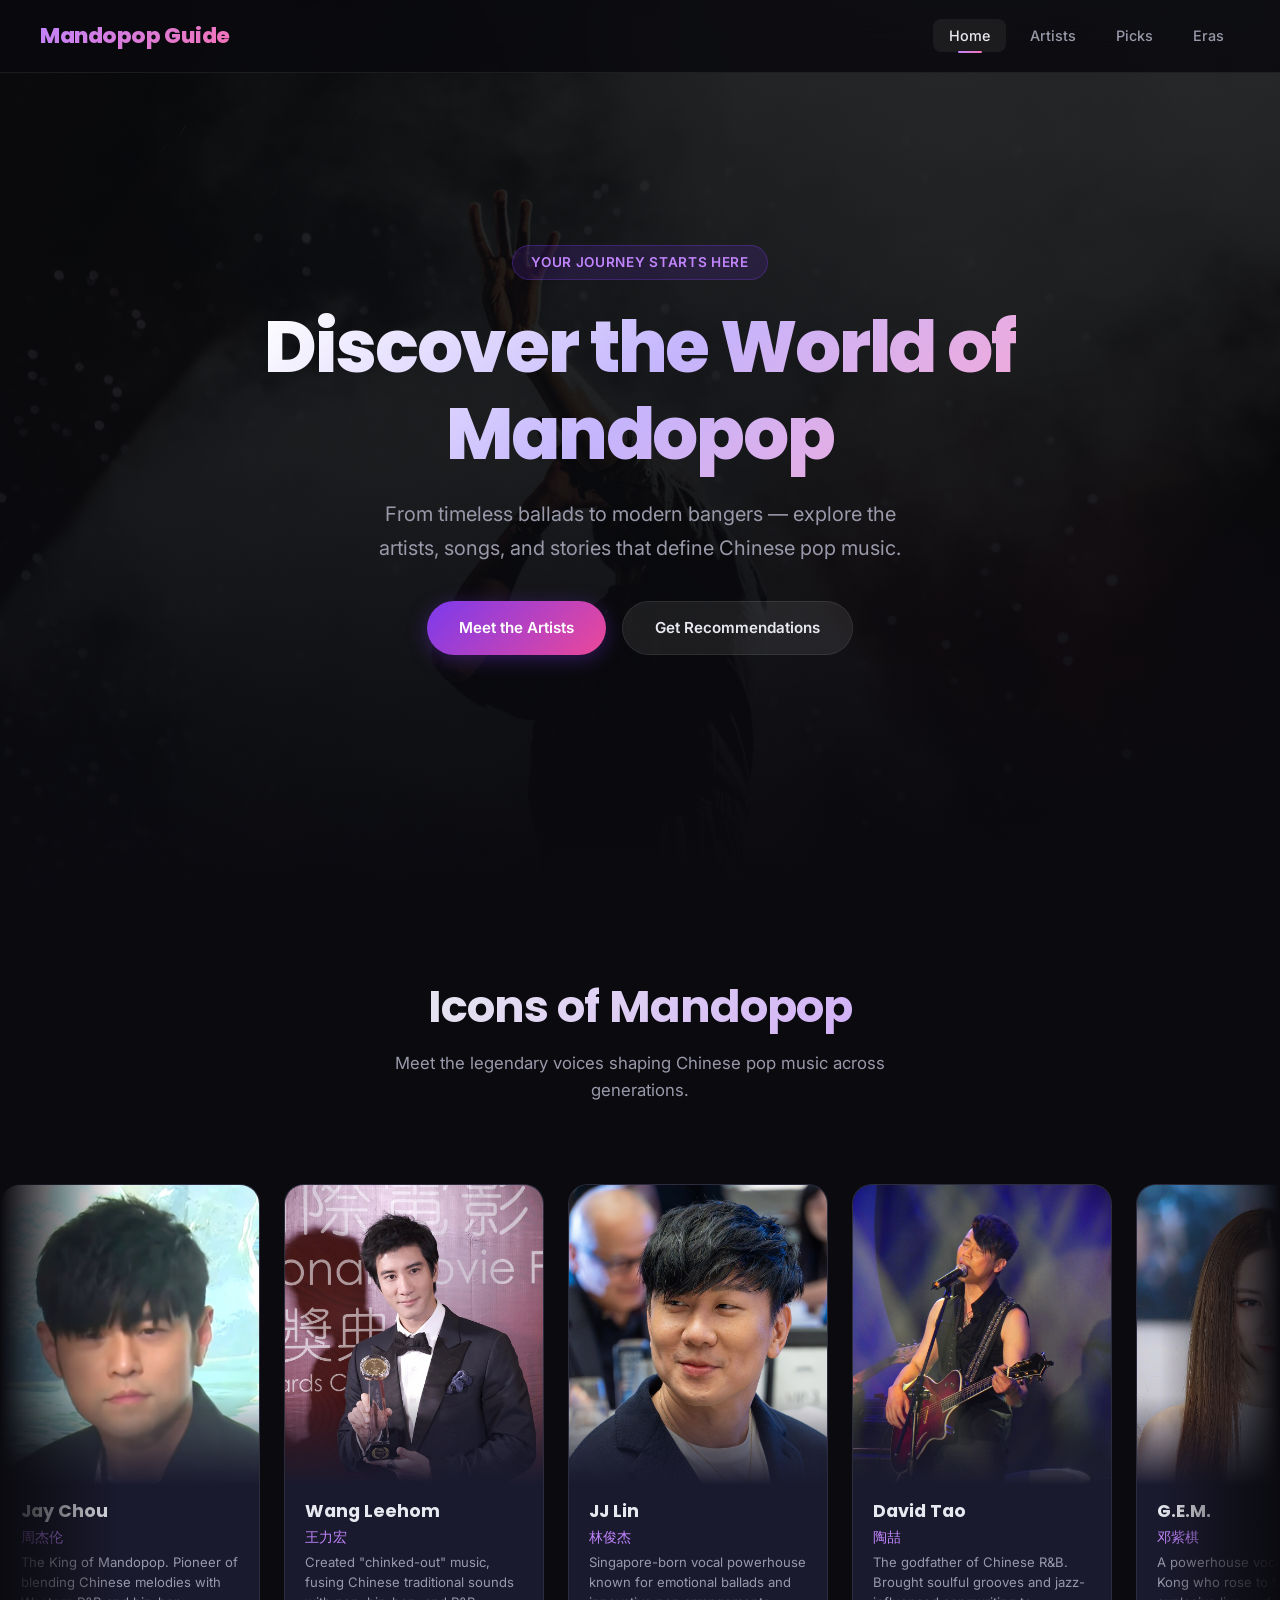
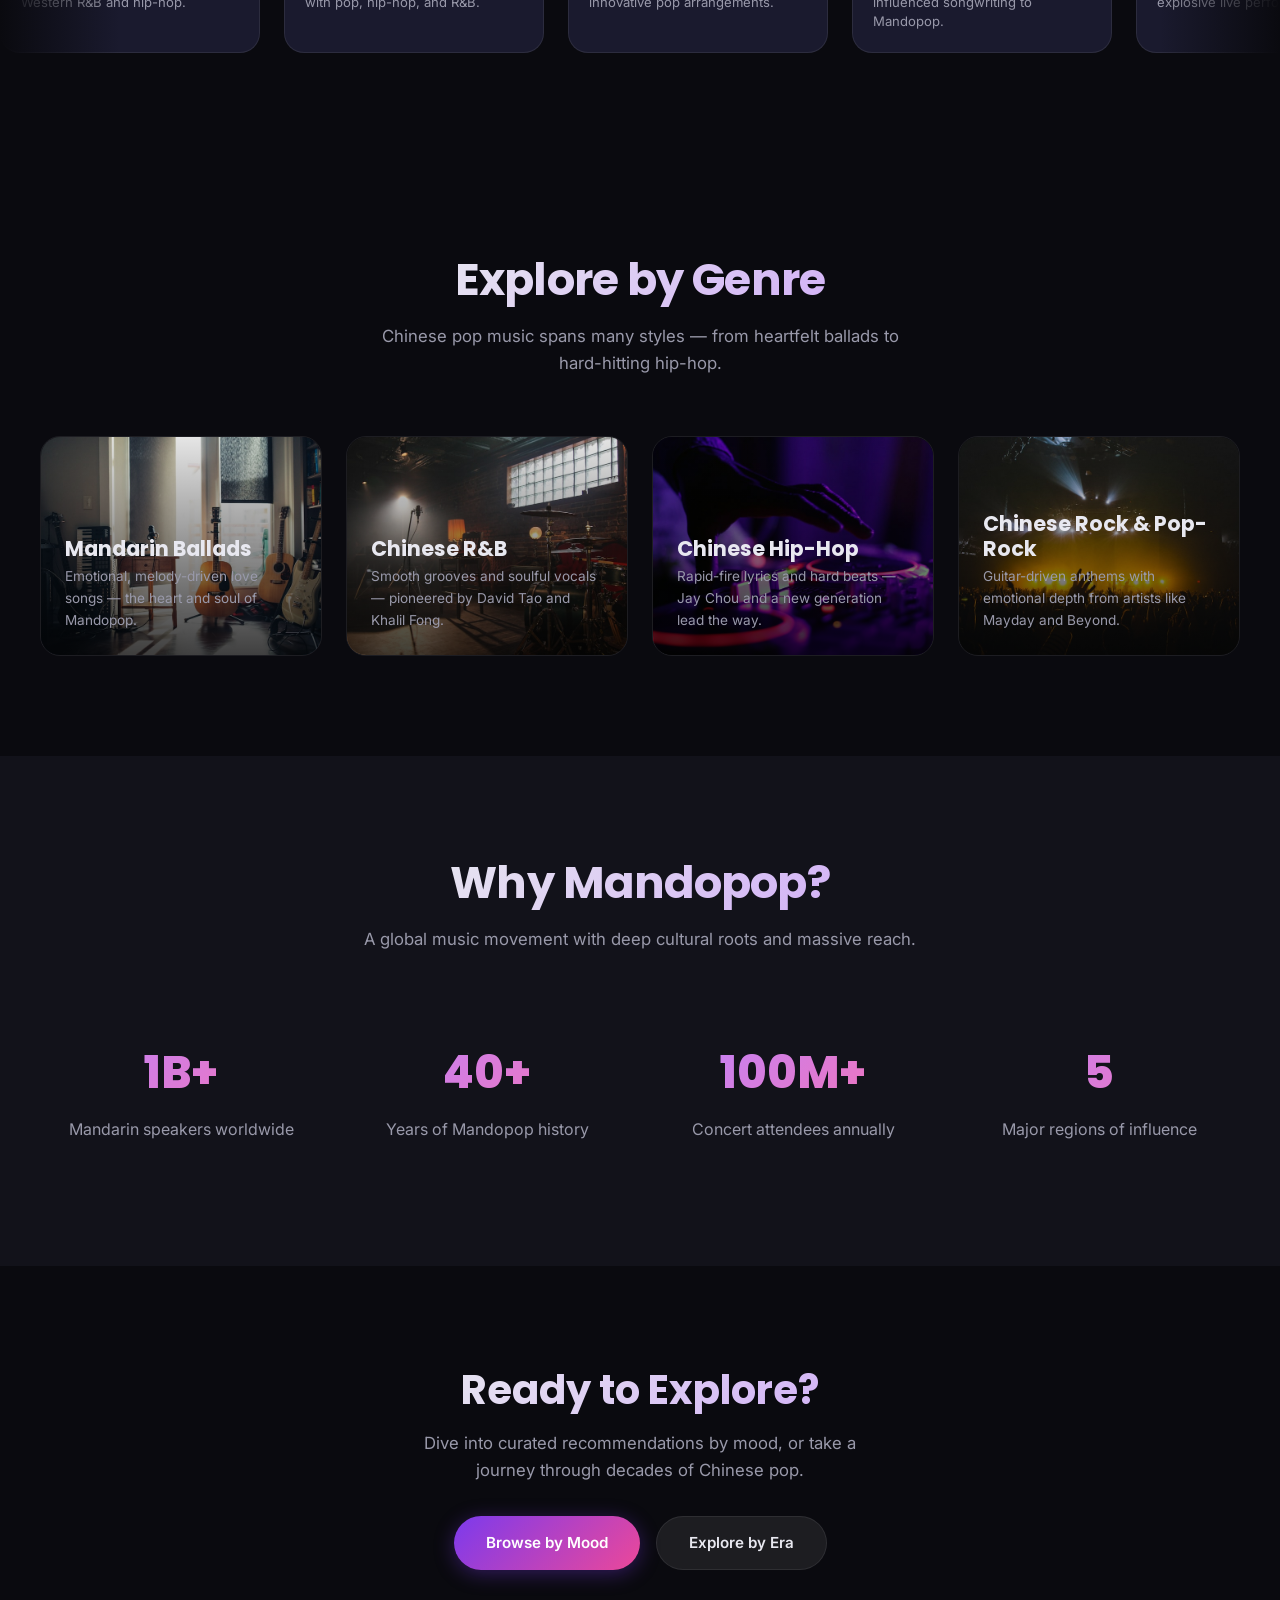
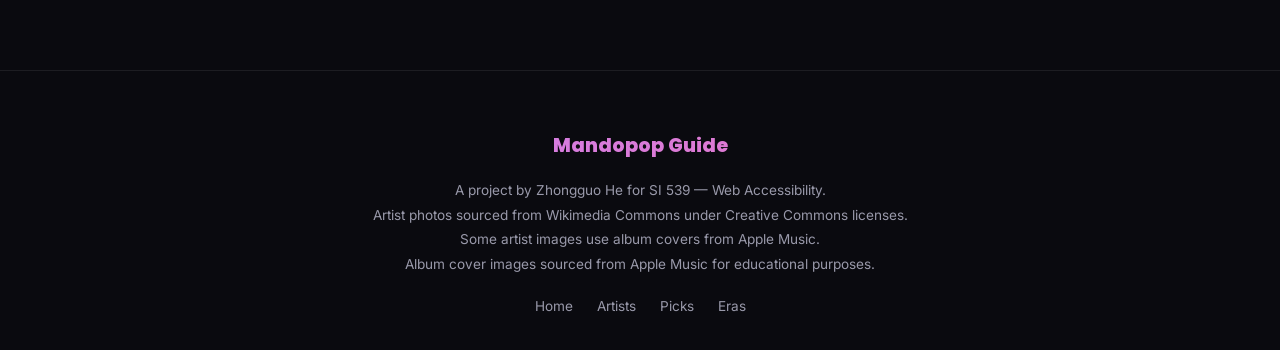
==== index.html @ bf2a309d "Add files via upload" ====
<!DOCTYPE html>
<html lang="en">
<head>
  <meta charset="UTF-8">
  <meta name="viewport" content="width=device-width, initial-scale=1.0">
  <title>Mandopop Starter Guide — Discover Chinese Pop Music</title>
  <meta name="description" content="A beginner-friendly guide to Chinese pop music featuring top artists, curated playlists, and songs across different eras.">
  <link rel="preconnect" href="https://fonts.googleapis.com">
  <link rel="preconnect" href="https://fonts.gstatic.com" crossorigin>
  <link href="https://fonts.googleapis.com/css2?family=Inter:wght@400;500;600;700&family=Poppins:wght@600;700;800&display=swap" rel="stylesheet">
  <link rel="stylesheet" href="css/style.css">
</head>
<body>
  <a class="skip-link" href="#main-content">Skip to main content</a>

  <!-- Navigation -->
  <nav class="navbar" aria-label="Main navigation">
    <div class="nav-container">
      <a href="index.html" class="nav-logo">Mandopop Guide</a>
      <button class="nav-toggle" aria-label="Toggle navigation menu" aria-expanded="false">
        <span></span>
        <span></span>
        <span></span>
      </button>
      <ul class="nav-links" role="list">
        <li><a href="index.html" class="active" aria-current="page">Home</a></li>
        <li><a href="artists.html">Artists</a></li>
        <li><a href="recommendations.html">Picks</a></li>
        <li><a href="eras.html">Eras</a></li>
      </ul>
    </div>
  </nav>

  <main id="main-content">
    <!-- Hero Section -->
    <section class="hero" aria-label="Welcome banner">
      <div class="hero-bg">
        <img src="image/hero-bg.jpg" alt="Mandopop concert stage with vibrant purple and blue lights illuminating the audience" loading="eager">
      </div>
      <div class="hero-overlay"></div>
      <div class="hero-content">
        <span class="hero-badge">Your Journey Starts Here</span>
        <h1>Discover the World of Mandopop</h1>
        <p>From timeless ballads to modern bangers — explore the artists, songs, and stories that define Chinese pop music.</p>
        <div class="hero-buttons">
          <a href="artists.html" class="btn btn-primary">Meet the Artists</a>
          <a href="recommendations.html" class="btn btn-secondary">Get Recommendations</a>
        </div>
      </div>
    </section>

    <!-- Flowing Artist Carousel -->
    <section class="carousel-section section" aria-label="Featured artists carousel">
      <div class="section-container">
        <div class="section-header">
          <h2>Icons of Mandopop</h2>
          <p>Meet the legendary voices shaping Chinese pop music across generations.</p>
        </div>
      </div>
      <div class="carousel-track-wrapper" aria-label="Scrolling artist cards">
        <div class="carousel-track" aria-hidden="true">
          <!-- First set -->
          <article class="artist-card">
            <div class="artist-card-img">
              <img src="image/jay-chou.jpg" alt="Portrait photo of Jay Chou (周杰伦), Taiwanese singer-songwriter known as the King of Mandopop" loading="lazy">
            </div>
            <div class="artist-card-info">
              <h3>Jay Chou</h3>
              <p class="artist-cn">周杰伦</p>
              <p>The King of Mandopop. Pioneer of blending Chinese melodies with Western R&B and hip-hop.</p>
            </div>
          </article>
          <article class="artist-card">
            <div class="artist-card-img">
              <img src="image/wang-leehom.jpg" alt="Portrait photo of Wang Leehom (王力宏), Mandopop artist known for blending Chinese and Western music" loading="lazy">
            </div>
            <div class="artist-card-info">
              <h3>Wang Leehom</h3>
              <p class="artist-cn">王力宏</p>
              <p>Created "chinked-out" music, fusing Chinese traditional sounds with pop, hip-hop, and R&B.</p>
            </div>
          </article>
          <article class="artist-card">
            <div class="artist-card-img">
              <img src="image/jj-lin.jpg" alt="Portrait photo of JJ Lin (林俊杰), Singaporean Mandopop singer and songwriter" loading="lazy">
            </div>
            <div class="artist-card-info">
              <h3>JJ Lin</h3>
              <p class="artist-cn">林俊杰</p>
              <p>Singapore-born vocal powerhouse known for emotional ballads and innovative pop arrangements.</p>
            </div>
          </article>
          <article class="artist-card">
            <div class="artist-card-img">
              <img src="image/david-tao.jpg" alt="Portrait photo of David Tao (陶喆), pioneer of Chinese R&B music" loading="lazy">
            </div>
            <div class="artist-card-info">
              <h3>David Tao</h3>
              <p class="artist-cn">陶喆</p>
              <p>The godfather of Chinese R&B. Brought soulful grooves and jazz-influenced songwriting to Mandopop.</p>
            </div>
          </article>
          <article class="artist-card">
            <div class="artist-card-img">
              <img src="image/gem.jpg" alt="Portrait photo of G.E.M. (邓紫棋), Hong Kong singer-songwriter and pop powerhouse" loading="lazy">
            </div>
            <div class="artist-card-info">
              <h3>G.E.M.</h3>
              <p class="artist-cn">邓紫棋</p>
              <p>A powerhouse vocalist from Hong Kong who rose to fame with explosive live performances.</p>
            </div>
          </article>
          <article class="artist-card">
            <div class="artist-card-img">
              <img src="image/zhang-jie.jpg" alt="Portrait photo of Jason Zhang (张杰), Chinese pop singer known for powerful vocals" loading="lazy">
            </div>
            <div class="artist-card-info">
              <h3>Jason Zhang</h3>
              <p class="artist-cn">张杰</p>
              <p>Known for his powerful high notes and energetic stage presence. A staple of modern Chinese pop.</p>
            </div>
          </article>
          <article class="artist-card">
            <div class="artist-card-img">
              <img src="image/khalil-fong.jpg" alt="Khalil Fong (方大同) speaking into a microphone at an awards ceremony, wearing a striped suit and hat with glasses" loading="lazy">
            </div>
            <div class="artist-card-info">
              <h3>Khalil Fong</h3>
              <p class="artist-cn">方大同</p>
              <p>A soulful singer-songwriter blending R&B, neo-soul, and jazz into the Mandopop landscape.</p>
            </div>
          </article>
          <article class="artist-card">
            <div class="artist-card-img">
              <img src="image/eason-chan.jpg" alt="Eason Chan (陈奕迅) smiling and holding an award trophy at a CCTV-MTV music awards ceremony, wearing a red shirt" loading="lazy">
            </div>
            <div class="artist-card-info">
              <h3>Eason Chan</h3>
              <p class="artist-cn">陈奕迅</p>
              <p>A Hong Kong icon beloved for deeply emotional ballads and versatile vocal range.</p>
            </div>
          </article>
          <article class="artist-card">
            <div class="artist-card-img">
              <img src="image/stefanie-sun.jpg" alt="Portrait photo of Stefanie Sun (孙燕姿), Singaporean Mandopop queen" loading="lazy">
            </div>
            <div class="artist-card-info">
              <h3>Stefanie Sun</h3>
              <p class="artist-cn">孙燕姿</p>
              <p>Singapore's sweetheart whose warm voice defined early 2000s Mandopop for a generation.</p>
            </div>
          </article>
          <article class="artist-card">
            <div class="artist-card-img">
              <img src="image/xu-song.jpg" alt="Xu Song (许嵩/Vae) on the cover of his album Sought and Got, sitting on a white piano by the seaside" loading="lazy">
            </div>
            <div class="artist-card-info">
              <h3>Xu Song (Vae)</h3>
              <p class="artist-cn">许嵩</p>
              <p>The king of Chinese internet music — writes, produces, and sings all his own songs.</p>
            </div>
          </article>
          <article class="artist-card">
            <div class="artist-card-img">
              <img src="image/silence-wang.jpg" alt="Silence Wang (汪苏泷) on the cover of his album Legendary Movement, wearing large round glasses with steampunk-style background" loading="lazy">
            </div>
            <div class="artist-card-info">
              <h3>Silence Wang</h3>
              <p class="artist-cn">汪苏泷</p>
              <p>Internet Big Three member whose catchy songs dominated campus culture and KTV rooms.</p>
            </div>
          </article>
          <article class="artist-card">
            <div class="artist-card-img">
              <img src="image/xu-liang.jpg" alt="Xu Liang (徐良) on the cover of his album Bad Boy, wearing an orange jumpsuit in a stylized floating pose" loading="lazy">
            </div>
            <div class="artist-card-info">
              <h3>Xu Liang</h3>
              <p class="artist-cn">徐良</p>
              <p>Known for quirky, energetic duets that became anthems of early 2010s Chinese internet pop.</p>
            </div>
          </article>
          <article class="artist-card">
            <div class="artist-card-img">
              <img src="image/mayday.jpg" alt="Mayday (五月天) band members at a press conference in Taipei, Taiwan's biggest rock band" loading="lazy">
            </div>
            <div class="artist-card-info">
              <h3>Mayday</h3>
              <p class="artist-cn">五月天</p>
              <p>Taiwan's biggest rock band — pop-rock anthems about youth, dreams, and perseverance.</p>
            </div>
          </article>
          <article class="artist-card">
            <div class="artist-card-img">
              <img src="image/li-ronghao.jpg" alt="Li Ronghao (李荣浩) on the cover of his album Model, black-and-white close-up portrait" loading="lazy">
            </div>
            <div class="artist-card-info">
              <h3>Li Ronghao</h3>
              <p class="artist-cn">李荣浩</p>
              <p>Singer-songwriter and producer whose warm, smoky voice defines modern mainland Chinese pop.</p>
            </div>
          </article>
          <article class="artist-card">
            <div class="artist-card-img">
              <img src="image/joker-xue.jpg" alt="Joker Xue (薛之谦) on stage at a concert, wearing a red sweater under purple stage lighting" loading="lazy">
            </div>
            <div class="artist-card-info">
              <h3>Joker Xue</h3>
              <p class="artist-cn">薛之谦</p>
              <p>From underdog to megastar — his comeback hit "Actor" defined a generation of Chinese ballads.</p>
            </div>
          </article>
          <!-- Duplicate set for seamless loop -->
          <article class="artist-card">
            <div class="artist-card-img">
              <img src="image/jay-chou.jpg" alt="Portrait photo of Jay Chou (周杰伦), Taiwanese singer-songwriter known as the King of Mandopop" loading="lazy">
            </div>
            <div class="artist-card-info">
              <h3>Jay Chou</h3>
              <p class="artist-cn">周杰伦</p>
              <p>The King of Mandopop. Pioneer of blending Chinese melodies with Western R&B and hip-hop.</p>
            </div>
          </article>
          <article class="artist-card">
            <div class="artist-card-img">
              <img src="image/wang-leehom.jpg" alt="Portrait photo of Wang Leehom (王力宏), Mandopop artist known for blending Chinese and Western music" loading="lazy">
            </div>
            <div class="artist-card-info">
              <h3>Wang Leehom</h3>
              <p class="artist-cn">王力宏</p>
              <p>Created "chinked-out" music, fusing Chinese traditional sounds with pop, hip-hop, and R&B.</p>
            </div>
          </article>
          <article class="artist-card">
            <div class="artist-card-img">
              <img src="image/jj-lin.jpg" alt="Portrait photo of JJ Lin (林俊杰), Singaporean Mandopop singer and songwriter" loading="lazy">
            </div>
            <div class="artist-card-info">
              <h3>JJ Lin</h3>
              <p class="artist-cn">林俊杰</p>
              <p>Singapore-born vocal powerhouse known for emotional ballads and innovative pop arrangements.</p>
            </div>
          </article>
          <article class="artist-card">
            <div class="artist-card-img">
              <img src="image/david-tao.jpg" alt="Portrait photo of David Tao (陶喆), pioneer of Chinese R&B music" loading="lazy">
            </div>
            <div class="artist-card-info">
              <h3>David Tao</h3>
              <p class="artist-cn">陶喆</p>
              <p>The godfather of Chinese R&B. Brought soulful grooves and jazz-influenced songwriting to Mandopop.</p>
            </div>
          </article>
          <article class="artist-card">
            <div class="artist-card-img">
              <img src="image/gem.jpg" alt="Portrait photo of G.E.M. (邓紫棋), Hong Kong singer-songwriter and pop powerhouse" loading="lazy">
            </div>
            <div class="artist-card-info">
              <h3>G.E.M.</h3>
              <p class="artist-cn">邓紫棋</p>
              <p>A powerhouse vocalist from Hong Kong who rose to fame with explosive live performances.</p>
            </div>
          </article>
          <article class="artist-card">
            <div class="artist-card-img">
              <img src="image/zhang-jie.jpg" alt="Portrait photo of Jason Zhang (张杰), Chinese pop singer known for powerful vocals" loading="lazy">
            </div>
            <div class="artist-card-info">
              <h3>Jason Zhang</h3>
              <p class="artist-cn">张杰</p>
              <p>Known for his powerful high notes and energetic stage presence. A staple of modern Chinese pop.</p>
            </div>
          </article>
          <article class="artist-card">
            <div class="artist-card-img">
              <img src="image/khalil-fong.jpg" alt="Khalil Fong (方大同) speaking into a microphone at an awards ceremony, wearing a striped suit and hat with glasses" loading="lazy">
            </div>
            <div class="artist-card-info">
              <h3>Khalil Fong</h3>
              <p class="artist-cn">方大同</p>
              <p>A soulful singer-songwriter blending R&B, neo-soul, and jazz into the Mandopop landscape.</p>
            </div>
          </article>
          <article class="artist-card">
            <div class="artist-card-img">
              <img src="image/eason-chan.jpg" alt="Eason Chan (陈奕迅) smiling and holding an award trophy at a CCTV-MTV music awards ceremony, wearing a red shirt" loading="lazy">
            </div>
            <div class="artist-card-info">
              <h3>Eason Chan</h3>
              <p class="artist-cn">陈奕迅</p>
              <p>A Hong Kong icon beloved for deeply emotional ballads and versatile vocal range.</p>
            </div>
          </article>
          <article class="artist-card">
            <div class="artist-card-img">
              <img src="image/stefanie-sun.jpg" alt="Portrait photo of Stefanie Sun (孙燕姿), Singaporean Mandopop queen" loading="lazy">
            </div>
            <div class="artist-card-info">
              <h3>Stefanie Sun</h3>
              <p class="artist-cn">孙燕姿</p>
              <p>Singapore's sweetheart whose warm voice defined early 2000s Mandopop for a generation.</p>
            </div>
          </article>
          <article class="artist-card">
            <div class="artist-card-img">
              <img src="image/xu-song.jpg" alt="Xu Song (许嵩/Vae) on the cover of his album Sought and Got, sitting on a white piano by the seaside" loading="lazy">
            </div>
            <div class="artist-card-info">
              <h3>Xu Song (Vae)</h3>
              <p class="artist-cn">许嵩</p>
              <p>The king of Chinese internet music — writes, produces, and sings all his own songs.</p>
            </div>
          </article>
          <article class="artist-card">
            <div class="artist-card-img">
              <img src="image/silence-wang.jpg" alt="Silence Wang (汪苏泷) on the cover of his album Legendary Movement, wearing large round glasses with steampunk-style background" loading="lazy">
            </div>
            <div class="artist-card-info">
              <h3>Silence Wang</h3>
              <p class="artist-cn">汪苏泷</p>
              <p>Internet Big Three member whose catchy songs dominated campus culture and KTV rooms.</p>
            </div>
          </article>
          <article class="artist-card">
            <div class="artist-card-img">
              <img src="image/xu-liang.jpg" alt="Xu Liang (徐良) on the cover of his album Bad Boy, wearing an orange jumpsuit in a stylized floating pose" loading="lazy">
            </div>
            <div class="artist-card-info">
              <h3>Xu Liang</h3>
              <p class="artist-cn">徐良</p>
              <p>Known for quirky, energetic duets that became anthems of early 2010s Chinese internet pop.</p>
            </div>
          </article>
          <article class="artist-card">
            <div class="artist-card-img">
              <img src="image/mayday.jpg" alt="Mayday (五月天) band members at a press conference in Taipei, Taiwan's biggest rock band" loading="lazy">
            </div>
            <div class="artist-card-info">
              <h3>Mayday</h3>
              <p class="artist-cn">五月天</p>
              <p>Taiwan's biggest rock band — pop-rock anthems about youth, dreams, and perseverance.</p>
            </div>
          </article>
          <article class="artist-card">
            <div class="artist-card-img">
              <img src="image/li-ronghao.jpg" alt="Li Ronghao (李荣浩) on the cover of his album Model, black-and-white close-up portrait" loading="lazy">
            </div>
            <div class="artist-card-info">
              <h3>Li Ronghao</h3>
              <p class="artist-cn">李荣浩</p>
              <p>Singer-songwriter and producer whose warm, smoky voice defines modern mainland Chinese pop.</p>
            </div>
          </article>
          <article class="artist-card">
            <div class="artist-card-img">
              <img src="image/joker-xue.jpg" alt="Joker Xue (薛之谦) on stage at a concert, wearing a red sweater under purple stage lighting" loading="lazy">
            </div>
            <div class="artist-card-info">
              <h3>Joker Xue</h3>
              <p class="artist-cn">薛之谦</p>
              <p>From underdog to megastar — his comeback hit "Actor" defined a generation of Chinese ballads.</p>
            </div>
          </article>
        </div>
      </div>
    </section>

    <!-- Genre Overview -->
    <section class="section" aria-label="Music genres">
      <div class="section-container">
        <div class="section-header fade-in">
          <h2>Explore by Genre</h2>
          <p>Chinese pop music spans many styles — from heartfelt ballads to hard-hitting hip-hop.</p>
        </div>
        <div class="genre-grid">
          <article class="genre-card fade-in">
            <img src="image/genre-ballad.jpg" alt="Close-up of piano keys bathed in warm light, representing the emotional ballad genre of Mandopop" loading="lazy">
            <div class="genre-card-overlay">
              <h3>Mandarin Ballads</h3>
              <p>Emotional, melody-driven love songs — the heart and soul of Mandopop.</p>
            </div>
          </article>
          <article class="genre-card fade-in">
            <img src="image/genre-rnb.jpg" alt="Vibrant stage lights in purple and pink tones, representing the Chinese R&B music scene" loading="lazy">
            <div class="genre-card-overlay">
              <h3>Chinese R&B</h3>
              <p>Smooth grooves and soulful vocals — pioneered by David Tao and Khalil Fong.</p>
            </div>
          </article>
          <article class="genre-card fade-in">
            <img src="image/genre-hiphop.jpg" alt="Close-up of a DJ turntable and mixing console, representing the Chinese hip-hop genre" loading="lazy">
            <div class="genre-card-overlay">
              <h3>Chinese Hip-Hop</h3>
              <p>Rapid-fire lyrics and hard beats — Jay Chou and a new generation lead the way.</p>
            </div>
          </article>
          <article class="genre-card fade-in">
            <img src="image/genre-rock.jpg" alt="Energetic concert crowd with raised hands, representing the Chinese rock and pop-rock genre" loading="lazy">
            <div class="genre-card-overlay">
              <h3>Chinese Rock &amp; Pop-Rock</h3>
              <p>Guitar-driven anthems with emotional depth from artists like Mayday and Beyond.</p>
            </div>
          </article>
        </div>
      </div>
    </section>

    <!-- Quick Stats -->
    <section class="section" aria-label="Quick facts about Mandopop" style="background: var(--color-bg-secondary);">
      <div class="section-container">
        <div class="section-header fade-in">
          <h2>Why Mandopop?</h2>
          <p>A global music movement with deep cultural roots and massive reach.</p>
        </div>
        <div class="genre-grid" style="grid-template-columns: repeat(auto-fit, minmax(200px, 1fr));">
          <div class="fade-in" style="text-align:center; padding: 24px;">
            <div style="font-size: 2.8rem; font-weight: 800; font-family: var(--font-heading); background: linear-gradient(135deg, var(--color-accent), var(--color-accent-tertiary)); -webkit-background-clip: text; background-clip: text; -webkit-text-fill-color: transparent;">1B+</div>
            <p style="color: var(--color-text-muted); margin-top: 8px;">Mandarin speakers worldwide</p>
          </div>
          <div class="fade-in" style="text-align:center; padding: 24px;">
            <div style="font-size: 2.8rem; font-weight: 800; font-family: var(--font-heading); background: linear-gradient(135deg, var(--color-accent), var(--color-accent-tertiary)); -webkit-background-clip: text; background-clip: text; -webkit-text-fill-color: transparent;">40+</div>
            <p style="color: var(--color-text-muted); margin-top: 8px;">Years of Mandopop history</p>
          </div>
          <div class="fade-in" style="text-align:center; padding: 24px;">
            <div style="font-size: 2.8rem; font-weight: 800; font-family: var(--font-heading); background: linear-gradient(135deg, var(--color-accent), var(--color-accent-tertiary)); -webkit-background-clip: text; background-clip: text; -webkit-text-fill-color: transparent;">100M+</div>
            <p style="color: var(--color-text-muted); margin-top: 8px;">Concert attendees annually</p>
          </div>
          <div class="fade-in" style="text-align:center; padding: 24px;">
            <div style="font-size: 2.8rem; font-weight: 800; font-family: var(--font-heading); background: linear-gradient(135deg, var(--color-accent), var(--color-accent-tertiary)); -webkit-background-clip: text; background-clip: text; -webkit-text-fill-color: transparent;">5</div>
            <p style="color: var(--color-text-muted); margin-top: 8px;">Major regions of influence</p>
          </div>
        </div>
      </div>
    </section>

    <!-- CTA Section -->
    <section class="section" aria-label="Call to action">
      <div class="section-container" style="text-align: center;">
        <div class="fade-in">
          <h2 style="font-size: clamp(1.8rem, 4vw, 2.5rem); margin-bottom: 16px; font-family: var(--font-heading); background: linear-gradient(135deg, var(--color-text) 30%, var(--color-accent)); -webkit-background-clip: text; background-clip: text; -webkit-text-fill-color: transparent;">Ready to Explore?</h2>
          <p style="color: var(--color-text-muted); max-width: 480px; margin: 0 auto 32px; font-size: 1.05rem;">Dive into curated recommendations by mood, or take a journey through decades of Chinese pop.</p>
          <div class="hero-buttons">
            <a href="recommendations.html" class="btn btn-primary">Browse by Mood</a>
            <a href="eras.html" class="btn btn-secondary">Explore by Era</a>
          </div>
        </div>
      </div>
    </section>
  </main>

  <!-- Back to Top -->
  <button class="back-to-top" id="backToTop" aria-label="Scroll back to top of page">&#9650;</button>

  <!-- Footer -->
  <footer class="footer">
    <div class="footer-container">
      <div class="footer-logo">Mandopop Guide</div>
      <p>A project by Zhongguo He for SI 539 — Web Accessibility.<br>
      Artist photos sourced from Wikimedia Commons under Creative Commons licenses.<br>
      Some artist images use album covers from Apple Music.<br>
      Album cover images sourced from Apple Music for educational purposes.</p>
      <nav class="footer-links" aria-label="Footer navigation">
        <a href="index.html">Home</a>
        <a href="artists.html">Artists</a>
        <a href="recommendations.html">Picks</a>
        <a href="eras.html">Eras</a>
      </nav>
    </div>
  </footer>

  <script src="js/main.js"></script>
</body>
</html>
---- css/style.css ----
/* ===== CSS Custom Properties ===== */
:root {
  --color-bg: #0a0a0f;
  --color-bg-secondary: #12121a;
  --color-bg-card: #1a1a2e;
  --color-bg-card-hover: #22223a;
  --color-text: #e8e8f0;
  --color-text-muted: #9999aa;
  --color-accent: #c084fc;
  --color-accent-secondary: #818cf8;
  --color-accent-tertiary: #f472b6;
  --color-gradient-start: #7c3aed;
  --color-gradient-end: #ec4899;
  --color-border: rgba(255, 255, 255, 0.08);
  --font-heading: 'Poppins', sans-serif;
  --font-body: 'Inter', sans-serif;
  --radius-sm: 8px;
  --radius-md: 12px;
  --radius-lg: 20px;
  --radius-xl: 28px;
  --shadow-card: 0 4px 24px rgba(0, 0, 0, 0.3);
  --shadow-glow: 0 0 40px rgba(124, 58, 237, 0.15);
  --transition-fast: 0.2s ease;
  --transition-normal: 0.35s ease;
  --transition-slow: 0.5s ease;
  --max-width: 1200px;
}

/* ===== Reset & Base ===== */
*,
*::before,
*::after {
  margin: 0;
  padding: 0;
  box-sizing: border-box;
}

html {
  scroll-behavior: smooth;
  font-size: 16px;
}

body {
  font-family: var(--font-body);
  background-color: var(--color-bg);
  color: var(--color-text);
  line-height: 1.6;
  overflow-x: hidden;
  -webkit-font-smoothing: antialiased;
}

a {
  color: var(--color-accent);
  text-decoration: none;
  transition: color var(--transition-fast);
}

a:hover {
  color: var(--color-accent-tertiary);
}

a:focus-visible {
  outline: 2px solid var(--color-accent);
  outline-offset: 3px;
  border-radius: 4px;
}

img {
  max-width: 100%;
  height: auto;
  display: block;
}

ul {
  list-style: none;
}

h1, h2, h3, h4, h5, h6 {
  font-family: var(--font-heading);
  font-weight: 700;
  line-height: 1.2;
}

/* ===== Skip Link ===== */
.skip-link {
  position: absolute;
  top: -100%;
  left: 16px;
  background: var(--color-accent);
  color: #fff;
  padding: 12px 24px;
  border-radius: var(--radius-sm);
  z-index: 9999;
  font-weight: 600;
}

.skip-link:focus {
  top: 16px;
}

/* ===== Navigation ===== */
.navbar {
  position: fixed;
  top: 0;
  left: 0;
  width: 100%;
  z-index: 1000;
  padding: 0 24px;
  background: rgba(10, 10, 15, 0.85);
  backdrop-filter: blur(20px);
  -webkit-backdrop-filter: blur(20px);
  border-bottom: 1px solid var(--color-border);
  transition: background var(--transition-normal);
}

.nav-container {
  max-width: var(--max-width);
  margin: 0 auto;
  display: flex;
  align-items: center;
  justify-content: space-between;
  height: 72px;
}

.nav-logo {
  font-family: var(--font-heading);
  font-size: 1.35rem;
  font-weight: 800;
  background: linear-gradient(135deg, var(--color-accent), var(--color-accent-tertiary));
  -webkit-background-clip: text;
  background-clip: text;
  -webkit-text-fill-color: transparent;
  letter-spacing: -0.02em;
}

.nav-links {
  display: flex;
  align-items: center;
  gap: 8px;
}

.nav-links a {
  color: var(--color-text-muted);
  padding: 8px 16px;
  border-radius: var(--radius-sm);
  font-size: 0.9rem;
  font-weight: 500;
  transition: all var(--transition-fast);
  position: relative;
}

.nav-links a:hover,
.nav-links a.active {
  color: var(--color-text);
  background: rgba(255, 255, 255, 0.06);
}

.nav-links a.active::after {
  content: '';
  position: absolute;
  bottom: -1px;
  left: 50%;
  transform: translateX(-50%);
  width: 24px;
  height: 2px;
  background: linear-gradient(90deg, var(--color-accent), var(--color-accent-tertiary));
  border-radius: 2px;
}

.nav-toggle {
  display: none;
  flex-direction: column;
  gap: 5px;
  background: none;
  border: none;
  cursor: pointer;
  padding: 8px;
}

.nav-toggle span {
  display: block;
  width: 24px;
  height: 2px;
  background: var(--color-text);
  border-radius: 2px;
  transition: all var(--transition-fast);
}

/* ===== Hero Section ===== */
.hero {
  position: relative;
  min-height: 100vh;
  display: flex;
  align-items: center;
  justify-content: center;
  text-align: center;
  overflow: hidden;
}

.hero-bg {
  position: absolute;
  top: 0;
  left: 0;
  width: 100%;
  height: 100%;
  z-index: 0;
}

.hero-bg img {
  width: 100%;
  height: 100%;
  object-fit: cover;
  filter: brightness(0.25) saturate(0.6);
}

.hero-overlay {
  position: absolute;
  top: 0;
  left: 0;
  width: 100%;
  height: 100%;
  background: linear-gradient(
    180deg,
    rgba(10, 10, 15, 0.4) 0%,
    rgba(10, 10, 15, 0.6) 50%,
    rgba(10, 10, 15, 1) 100%
  );
  z-index: 1;
}

.hero-content {
  position: relative;
  z-index: 2;
  max-width: 800px;
  padding: 0 24px;
}

.hero-badge {
  display: inline-block;
  padding: 6px 18px;
  border-radius: 50px;
  background: rgba(124, 58, 237, 0.15);
  border: 1px solid rgba(124, 58, 237, 0.3);
  color: var(--color-accent);
  font-size: 0.85rem;
  font-weight: 600;
  letter-spacing: 0.05em;
  text-transform: uppercase;
  margin-bottom: 24px;
}

.hero h1 {
  font-size: clamp(2.5rem, 6vw, 4.5rem);
  font-weight: 800;
  letter-spacing: -0.03em;
  margin-bottom: 20px;
  background: linear-gradient(135deg, #fff 0%, #c4b5fd 50%, #f9a8d4 100%);
  -webkit-background-clip: text;
  background-clip: text;
  -webkit-text-fill-color: transparent;
}

.hero p {
  font-size: clamp(1rem, 2vw, 1.25rem);
  color: var(--color-text-muted);
  max-width: 560px;
  margin: 0 auto 36px;
  line-height: 1.7;
}

.hero-buttons {
  display: flex;
  gap: 16px;
  justify-content: center;
  flex-wrap: wrap;
}

/* ===== Buttons ===== */
.btn {
  display: inline-flex;
  align-items: center;
  gap: 8px;
  padding: 14px 32px;
  border-radius: 50px;
  font-family: var(--font-body);
  font-size: 0.95rem;
  font-weight: 600;
  cursor: pointer;
  border: none;
  transition: all var(--transition-normal);
}

.btn-primary {
  background: linear-gradient(135deg, var(--color-gradient-start), var(--color-gradient-end));
  color: #fff;
  box-shadow: 0 4px 20px rgba(124, 58, 237, 0.35);
}

.btn-primary:hover {
  transform: translateY(-2px);
  box-shadow: 0 8px 30px rgba(124, 58, 237, 0.5);
  color: #fff;
}

.btn-secondary {
  background: rgba(255, 255, 255, 0.08);
  color: var(--color-text);
  border: 1px solid var(--color-border);
}

.btn-secondary:hover {
  background: rgba(255, 255, 255, 0.14);
  color: var(--color-text);
  transform: translateY(-2px);
}

.btn:focus-visible {
  outline: 2px solid var(--color-accent);
  outline-offset: 3px;
}

/* ===== Sections ===== */
.section {
  padding: 100px 24px;
}

.section-container {
  max-width: var(--max-width);
  margin: 0 auto;
}

.section-header {
  text-align: center;
  margin-bottom: 60px;
}

.section-header h2 {
  font-size: clamp(1.8rem, 4vw, 2.8rem);
  letter-spacing: -0.02em;
  margin-bottom: 16px;
  background: linear-gradient(135deg, var(--color-text) 30%, var(--color-accent));
  -webkit-background-clip: text;
  background-clip: text;
  -webkit-text-fill-color: transparent;
}

.section-header p {
  color: var(--color-text-muted);
  font-size: 1.05rem;
  max-width: 560px;
  margin: 0 auto;
}

/* ===== Flowing Artist Carousel ===== */
.carousel-section {
  padding: 80px 0;
  overflow: hidden;
}

.carousel-track-wrapper {
  position: relative;
  overflow: hidden;
  padding: 20px 0;
}

.carousel-track-wrapper::before,
.carousel-track-wrapper::after {
  content: '';
  position: absolute;
  top: 0;
  width: 120px;
  height: 100%;
  z-index: 2;
  pointer-events: none;
}

.carousel-track-wrapper::before {
  left: 0;
  background: linear-gradient(90deg, var(--color-bg), transparent);
}

.carousel-track-wrapper::after {
  right: 0;
  background: linear-gradient(270deg, var(--color-bg), transparent);
}

.carousel-track {
  display: flex;
  gap: 24px;
  animation: scroll-left 30s linear infinite;
  width: max-content;
}

.carousel-track:hover {
  animation-play-state: paused;
}

@keyframes scroll-left {
  0% {
    transform: translateX(0);
  }
  100% {
    transform: translateX(-50%);
  }
}

.artist-card {
  flex-shrink: 0;
  width: 260px;
  background: var(--color-bg-card);
  border-radius: var(--radius-lg);
  overflow: hidden;
  border: 1px solid var(--color-border);
  transition: all var(--transition-normal);
  cursor: pointer;
}

.artist-card:hover {
  transform: translateY(-8px) scale(1.02);
  border-color: rgba(124, 58, 237, 0.3);
  box-shadow: var(--shadow-glow);
}

.artist-card-img {
  width: 100%;
  height: 300px;
  overflow: hidden;
  position: relative;
}

.artist-card-img img {
  width: 100%;
  height: 100%;
  object-fit: cover;
  object-position: top;
  transition: transform var(--transition-slow);
}

.artist-card:hover .artist-card-img img {
  transform: scale(1.08);
}

.artist-card-img::after {
  content: '';
  position: absolute;
  bottom: 0;
  left: 0;
  width: 100%;
  height: 30%;
  background: linear-gradient(transparent, var(--color-bg-card));
}

.artist-card-info {
  padding: 16px 20px 20px;
}

.artist-card-info h3 {
  font-size: 1.1rem;
  margin-bottom: 4px;
}

.artist-card-info .artist-cn {
  color: var(--color-accent);
  font-size: 0.9rem;
  margin-bottom: 6px;
}

.artist-card-info p {
  color: var(--color-text-muted);
  font-size: 0.82rem;
  line-height: 1.5;
}

/* ===== Genre Cards ===== */
.genre-grid {
  display: grid;
  grid-template-columns: repeat(auto-fit, minmax(260px, 1fr));
  gap: 24px;
}

.genre-card {
  position: relative;
  height: 220px;
  border-radius: var(--radius-lg);
  overflow: hidden;
  border: 1px solid var(--color-border);
  transition: all var(--transition-normal);
}

.genre-card:hover {
  transform: translateY(-4px);
  box-shadow: var(--shadow-card);
}

.genre-card img {
  width: 100%;
  height: 100%;
  object-fit: cover;
  transition: transform var(--transition-slow);
}

.genre-card:hover img {
  transform: scale(1.08);
}

.genre-card-overlay {
  position: absolute;
  inset: 0;
  background: linear-gradient(
    180deg,
    rgba(0, 0, 0, 0.1) 0%,
    rgba(0, 0, 0, 0.75) 100%
  );
  display: flex;
  flex-direction: column;
  justify-content: flex-end;
  padding: 24px;
}

.genre-card-overlay h3 {
  font-size: 1.3rem;
  margin-bottom: 4px;
}

.genre-card-overlay p {
  color: var(--color-text-muted);
  font-size: 0.85rem;
}

/* ===== Artist Spotlight Page ===== */
.page-header {
  padding: 140px 24px 60px;
  text-align: center;
  position: relative;
}

.page-header::after {
  content: '';
  position: absolute;
  bottom: 0;
  left: 50%;
  transform: translateX(-50%);
  width: 60px;
  height: 3px;
  background: linear-gradient(90deg, var(--color-gradient-start), var(--color-gradient-end));
  border-radius: 3px;
}

.page-header h1 {
  font-size: clamp(2rem, 5vw, 3.2rem);
  margin-bottom: 16px;
  background: linear-gradient(135deg, #fff, var(--color-accent));
  -webkit-background-clip: text;
  background-clip: text;
  -webkit-text-fill-color: transparent;
}

.page-header p {
  color: var(--color-text-muted);
  font-size: 1.1rem;
  max-width: 600px;
  margin: 0 auto;
}

/* ===== Artist Detail Cards ===== */
.artist-grid {
  display: grid;
  grid-template-columns: repeat(auto-fill, minmax(340px, 1fr));
  gap: 32px;
}

.artist-detail-card {
  background: var(--color-bg-card);
  border-radius: var(--radius-lg);
  overflow: hidden;
  border: 1px solid var(--color-border);
  transition: all var(--transition-normal);
}

.artist-detail-card:hover {
  border-color: rgba(124, 58, 237, 0.3);
  box-shadow: var(--shadow-glow);
}

.artist-detail-card .card-image {
  width: 100%;
  height: 400px;
  overflow: hidden;
  position: relative;
}

.artist-detail-card .card-image img {
  width: 100%;
  height: 100%;
  object-fit: cover;
  object-position: top;
  transition: transform var(--transition-slow);
}

.artist-detail-card:hover .card-image img {
  transform: scale(1.05);
}

.artist-detail-card .card-body {
  padding: 24px;
}

.artist-detail-card .card-body h2 {
  font-size: 1.4rem;
  margin-bottom: 2px;
  color: var(--color-text);
  -webkit-text-fill-color: var(--color-text);
}

.artist-detail-card .card-body .cn-name {
  color: var(--color-accent);
  font-size: 1rem;
  margin-bottom: 12px;
}

.artist-detail-card .card-body p {
  color: var(--color-text-muted);
  font-size: 0.9rem;
  line-height: 1.7;
  margin-bottom: 16px;
}

.artist-tags {
  display: flex;
  flex-wrap: wrap;
  gap: 8px;
}

.tag {
  display: inline-block;
  padding: 4px 14px;
  border-radius: 50px;
  font-size: 0.78rem;
  font-weight: 500;
  background: rgba(124, 58, 237, 0.12);
  color: var(--color-accent);
  border: 1px solid rgba(124, 58, 237, 0.2);
}

.notable-songs {
  margin-top: 16px;
  padding-top: 16px;
  border-top: 1px solid var(--color-border);
}

.notable-songs h4 {
  font-size: 0.85rem;
  color: var(--color-text-muted);
  text-transform: uppercase;
  letter-spacing: 0.05em;
  margin-bottom: 10px;
}

.song-list {
  display: flex;
  flex-direction: column;
  gap: 6px;
}

.song-list li {
  color: var(--color-text);
  font-size: 0.88rem;
  padding: 6px 12px;
  border-radius: var(--radius-sm);
  background: rgba(255, 255, 255, 0.03);
  transition: background var(--transition-fast);
}

.song-list li:hover {
  background: rgba(255, 255, 255, 0.07);
}

.song-list li::before {
  content: '♪ ';
  color: var(--color-accent-tertiary);
}

/* Expandable card */
.card-expand-btn {
  display: inline-flex;
  align-items: center;
  gap: 6px;
  background: none;
  border: none;
  color: var(--color-accent);
  font-size: 0.88rem;
  font-weight: 600;
  cursor: pointer;
  padding: 8px 0;
  transition: color var(--transition-fast);
  font-family: var(--font-body);
}

.card-expand-btn:hover {
  color: var(--color-accent-tertiary);
}

.card-expand-btn:focus-visible {
  outline: 2px solid var(--color-accent);
  outline-offset: 3px;
  border-radius: 4px;
}

.card-expand-btn .arrow {
  transition: transform var(--transition-fast);
  display: inline-block;
}

.card-expand-btn.expanded .arrow {
  transform: rotate(180deg);
}

.expandable-content {
  max-height: 0;
  overflow: hidden;
  transition: max-height var(--transition-normal);
}

.expandable-content.open {
  max-height: 500px;
}

/* ===== Recommendations Page ===== */
.mood-section {
  margin-bottom: 64px;
}

.mood-header {
  display: flex;
  align-items: center;
  gap: 16px;
  margin-bottom: 28px;
}

.mood-icon {
  width: 48px;
  height: 48px;
  border-radius: var(--radius-md);
  display: flex;
  align-items: center;
  justify-content: center;
  font-size: 1.5rem;
  flex-shrink: 0;
}

.mood-icon.chill { background: rgba(99, 102, 241, 0.15); }
.mood-icon.energy { background: rgba(239, 68, 68, 0.15); }
.mood-icon.melancholy { background: rgba(59, 130, 246, 0.15); }
.mood-icon.happy { background: rgba(34, 197, 94, 0.15); }
.mood-icon.night { background: rgba(168, 85, 247, 0.15); }
.mood-icon.focus { background: rgba(234, 179, 8, 0.15); }

.mood-header h3 {
  font-size: 1.4rem;
}

.mood-header p {
  color: var(--color-text-muted);
  font-size: 0.9rem;
}

.song-cards {
  display: grid;
  grid-template-columns: repeat(auto-fill, minmax(320px, 1fr));
  gap: 20px;
}

.song-card {
  background: var(--color-bg-card);
  border-radius: var(--radius-md);
  padding: 14px;
  border: 1px solid var(--color-border);
  transition: all var(--transition-normal);
  display: flex;
  align-items: center;
  gap: 14px;
  cursor: pointer;
  position: relative;
}

.song-card:hover {
  background: var(--color-bg-card-hover);
  border-color: rgba(124, 58, 237, 0.3);
  transform: translateY(-2px);
  box-shadow: var(--shadow-glow);
}

.song-card:focus-visible {
  outline: 2px solid var(--color-accent);
  outline-offset: 2px;
  border-radius: var(--radius-md);
}

.song-card-art {
  width: 64px;
  height: 64px;
  border-radius: var(--radius-sm);
  overflow: hidden;
  flex-shrink: 0;
  position: relative;
}

.song-card-art img {
  width: 100%;
  height: 100%;
  object-fit: cover;
}

.song-card-art .play-icon-overlay {
  position: absolute;
  inset: 0;
  background: rgba(0, 0, 0, 0.45);
  display: flex;
  align-items: center;
  justify-content: center;
  opacity: 0;
  transition: opacity var(--transition-fast);
  border-radius: var(--radius-sm);
}

.song-card:hover .play-icon-overlay {
  opacity: 1;
}

.play-icon-overlay svg {
  width: 28px;
  height: 28px;
  fill: #fff;
  filter: drop-shadow(0 1px 4px rgba(0,0,0,0.4));
}

.song-card-info {
  flex: 1;
  min-width: 0;
}

.song-card-info h4 {
  font-size: 0.95rem;
  margin-bottom: 2px;
  white-space: nowrap;
  overflow: hidden;
  text-overflow: ellipsis;
}

.song-card-info .song-artist {
  color: var(--color-accent);
  font-size: 0.82rem;
}

.song-card-info .song-album {
  color: var(--color-text-muted);
  font-size: 0.78rem;
  margin-top: 4px;
  white-space: nowrap;
  overflow: hidden;
  text-overflow: ellipsis;
}

.song-card .play-btn {
  flex-shrink: 0;
  width: 40px;
  height: 40px;
  border-radius: 50%;
  border: none;
  background: linear-gradient(135deg, var(--color-gradient-start), var(--color-gradient-end));
  color: #fff;
  display: flex;
  align-items: center;
  justify-content: center;
  cursor: pointer;
  transition: all var(--transition-fast);
  box-shadow: 0 2px 10px rgba(124, 58, 237, 0.3);
}

.song-card .play-btn:hover {
  transform: scale(1.1);
  box-shadow: 0 4px 16px rgba(124, 58, 237, 0.5);
}

.song-card .play-btn:focus-visible {
  outline: 2px solid #fff;
  outline-offset: 2px;
}

.song-card .play-btn svg {
  width: 18px;
  height: 18px;
  fill: currentColor;
  margin-left: 2px;
}

/* ===== YouTube Player Modal ===== */
.player-modal-overlay {
  position: fixed;
  inset: 0;
  background: rgba(0, 0, 0, 0.8);
  backdrop-filter: blur(8px);
  -webkit-backdrop-filter: blur(8px);
  z-index: 2000;
  display: none;
  align-items: center;
  justify-content: center;
  padding: 24px;
}

.player-modal-overlay.active {
  display: flex;
}

.player-modal {
  background: var(--color-bg-secondary);
  border-radius: var(--radius-lg);
  border: 1px solid var(--color-border);
  max-width: 720px;
  width: 100%;
  overflow: hidden;
  box-shadow: 0 20px 60px rgba(0, 0, 0, 0.5);
  animation: modalSlideIn 0.3s ease;
}

@keyframes modalSlideIn {
  from {
    opacity: 0;
    transform: translateY(20px) scale(0.97);
  }
  to {
    opacity: 1;
    transform: translateY(0) scale(1);
  }
}

.player-modal-header {
  display: flex;
  align-items: center;
  justify-content: space-between;
  padding: 20px 24px;
  border-bottom: 1px solid var(--color-border);
}

.player-modal-header .modal-song-info {
  display: flex;
  align-items: center;
  gap: 14px;
  min-width: 0;
}

.player-modal-header .modal-album-art {
  width: 48px;
  height: 48px;
  border-radius: var(--radius-sm);
  overflow: hidden;
  flex-shrink: 0;
}

.player-modal-header .modal-album-art img {
  width: 100%;
  height: 100%;
  object-fit: cover;
}

.player-modal-header .modal-text h3 {
  font-size: 1rem;
  margin-bottom: 2px;
}

.player-modal-header .modal-text p {
  color: var(--color-accent);
  font-size: 0.85rem;
}

.player-modal-close {
  width: 36px;
  height: 36px;
  border-radius: 50%;
  border: 1px solid var(--color-border);
  background: transparent;
  color: var(--color-text-muted);
  font-size: 1.2rem;
  cursor: pointer;
  display: flex;
  align-items: center;
  justify-content: center;
  transition: all var(--transition-fast);
  flex-shrink: 0;
}

.player-modal-close:hover {
  background: rgba(255, 255, 255, 0.1);
  color: var(--color-text);
}

.player-modal-close:focus-visible {
  outline: 2px solid var(--color-accent);
  outline-offset: 2px;
}

.player-modal-body {
  position: relative;
  padding-top: 56.25%;
  background: #000;
}

.player-modal-body iframe {
  position: absolute;
  top: 0;
  left: 0;
  width: 100%;
  height: 100%;
  border: none;
}

/* ===== Back to Top Button ===== */
.back-to-top {
  position: fixed;
  bottom: 32px;
  right: 32px;
  width: 48px;
  height: 48px;
  border-radius: 50%;
  border: 1px solid var(--color-border);
  background: rgba(10, 10, 15, 0.9);
  backdrop-filter: blur(10px);
  color: var(--color-text-muted);
  font-size: 1.2rem;
  cursor: pointer;
  display: flex;
  align-items: center;
  justify-content: center;
  opacity: 0;
  visibility: hidden;
  transition: all var(--transition-normal);
  z-index: 900;
}

.back-to-top.visible {
  opacity: 1;
  visibility: visible;
}

.back-to-top:hover {
  background: var(--color-bg-card);
  color: var(--color-accent);
  border-color: var(--color-accent);
  transform: translateY(-3px);
}

.back-to-top:focus-visible {
  outline: 2px solid var(--color-accent);
  outline-offset: 3px;
}

/* ===== Eras Page ===== */
.timeline {
  position: relative;
  padding-left: 40px;
}

.timeline::before {
  content: '';
  position: absolute;
  left: 15px;
  top: 0;
  bottom: 0;
  width: 2px;
  background: linear-gradient(
    180deg,
    var(--color-gradient-start),
    var(--color-accent-tertiary),
    var(--color-accent-secondary)
  );
  border-radius: 2px;
}

.era-block {
  position: relative;
  margin-bottom: 72px;
}

.era-block::before {
  content: '';
  position: absolute;
  left: -33px;
  top: 8px;
  width: 14px;
  height: 14px;
  border-radius: 50%;
  background: var(--color-accent);
  border: 3px solid var(--color-bg);
  box-shadow: 0 0 12px rgba(124, 58, 237, 0.5);
}

.era-label {
  display: inline-block;
  padding: 4px 16px;
  border-radius: 50px;
  font-size: 0.85rem;
  font-weight: 700;
  background: linear-gradient(135deg, var(--color-gradient-start), var(--color-gradient-end));
  color: #fff;
  margin-bottom: 12px;
}

.era-block h3 {
  font-size: 1.5rem;
  margin-bottom: 8px;
}

.era-block > p {
  color: var(--color-text-muted);
  font-size: 0.95rem;
  margin-bottom: 24px;
  max-width: 600px;
}

.era-songs {
  display: grid;
  grid-template-columns: repeat(auto-fill, minmax(260px, 1fr));
  gap: 16px;
}

.era-song-card {
  background: var(--color-bg-card);
  border-radius: var(--radius-md);
  padding: 18px;
  border: 1px solid var(--color-border);
  transition: all var(--transition-normal);
}

.era-song-card:hover {
  background: var(--color-bg-card-hover);
  border-color: rgba(124, 58, 237, 0.2);
}

.era-song-card h4 {
  font-size: 0.95rem;
  margin-bottom: 4px;
}

.era-song-card .era-song-artist {
  color: var(--color-accent);
  font-size: 0.82rem;
}

.era-song-card .era-song-year {
  color: var(--color-text-muted);
  font-size: 0.78rem;
  margin-top: 6px;
}

/* ===== Filter Buttons ===== */
.filter-bar {
  display: flex;
  flex-wrap: wrap;
  gap: 10px;
  justify-content: center;
  margin-bottom: 48px;
}

.filter-btn {
  padding: 8px 22px;
  border-radius: 50px;
  border: 1px solid var(--color-border);
  background: transparent;
  color: var(--color-text-muted);
  font-family: var(--font-body);
  font-size: 0.88rem;
  font-weight: 500;
  cursor: pointer;
  transition: all var(--transition-fast);
}

.filter-btn:hover {
  border-color: var(--color-accent);
  color: var(--color-accent);
}

.filter-btn.active {
  background: linear-gradient(135deg, var(--color-gradient-start), var(--color-gradient-end));
  color: #fff;
  border-color: transparent;
}

.filter-btn:focus-visible {
  outline: 2px solid var(--color-accent);
  outline-offset: 3px;
}

/* ===== Footer ===== */
.footer {
  padding: 60px 24px 32px;
  border-top: 1px solid var(--color-border);
  text-align: center;
}

.footer-container {
  max-width: var(--max-width);
  margin: 0 auto;
}

.footer-logo {
  font-family: var(--font-heading);
  font-size: 1.2rem;
  font-weight: 800;
  background: linear-gradient(135deg, var(--color-accent), var(--color-accent-tertiary));
  -webkit-background-clip: text;
  background-clip: text;
  -webkit-text-fill-color: transparent;
  margin-bottom: 16px;
}

.footer p {
  color: var(--color-text-muted);
  font-size: 0.85rem;
  line-height: 1.8;
}

.footer-links {
  display: flex;
  justify-content: center;
  gap: 24px;
  margin-top: 20px;
  flex-wrap: wrap;
}

.footer-links a {
  color: var(--color-text-muted);
  font-size: 0.85rem;
}

.footer-links a:hover {
  color: var(--color-accent);
}

/* ===== Animations ===== */
.fade-in {
  opacity: 0;
  transform: translateY(30px);
  transition: opacity 0.6s ease, transform 0.6s ease;
}

.fade-in.visible {
  opacity: 1;
  transform: translateY(0);
}

/* ===== Responsive ===== */
@media (max-width: 768px) {
  .nav-links {
    display: none;
    position: absolute;
    top: 72px;
    left: 0;
    width: 100%;
    background: rgba(10, 10, 15, 0.97);
    backdrop-filter: blur(20px);
    flex-direction: column;
    padding: 16px 24px;
    border-bottom: 1px solid var(--color-border);
  }

  .nav-links.open {
    display: flex;
  }

  .nav-toggle {
    display: flex;
  }

  .nav-toggle.active span:nth-child(1) {
    transform: rotate(45deg) translate(5px, 5px);
  }

  .nav-toggle.active span:nth-child(2) {
    opacity: 0;
  }

  .nav-toggle.active span:nth-child(3) {
    transform: rotate(-45deg) translate(5px, -5px);
  }

  .hero h1 {
    font-size: 2.2rem;
  }

  .section {
    padding: 60px 16px;
  }

  .artist-grid {
    grid-template-columns: 1fr;
  }

  .artist-card {
    width: 220px;
  }

  .artist-card-img {
    height: 240px;
  }

  .timeline {
    padding-left: 30px;
  }

  .timeline::before {
    left: 10px;
  }

  .era-block::before {
    left: -27px;
  }

  .era-songs {
    grid-template-columns: 1fr;
  }

  .song-cards {
    grid-template-columns: 1fr;
  }
}

@media (max-width: 480px) {
  .hero-buttons {
    flex-direction: column;
    align-items: center;
  }

  .btn {
    width: 100%;
    justify-content: center;
  }

  .genre-grid {
    grid-template-columns: 1fr;
  }

  .filter-bar {
    gap: 8px;
  }

  .filter-btn {
    padding: 6px 16px;
    font-size: 0.82rem;
  }
}

/* ─── Picks Tab Navigation ─── */
.picks-tabs {
  display: flex;
  justify-content: center;
  gap: 8px;
  padding: 0 24px;
  max-width: 900px;
  margin: 0 auto;
  flex-wrap: wrap;
}

.picks-tab {
  padding: 12px 28px;
  border: 2px solid rgba(139, 92, 246, 0.3);
  border-radius: 50px;
  background: rgba(139, 92, 246, 0.08);
  color: #c4b5fd;
  font-family: 'Inter', sans-serif;
  font-size: 0.95rem;
  font-weight: 600;
  cursor: pointer;
  transition: all 0.3s ease;
  white-space: nowrap;
}

.picks-tab:hover {
  background: rgba(139, 92, 246, 0.18);
  border-color: rgba(139, 92, 246, 0.5);
  color: #fff;
}

.picks-tab:focus-visible {
  outline: 2px solid #a78bfa;
  outline-offset: 2px;
}

.picks-tab.active {
  background: linear-gradient(135deg, #8b5cf6, #6d28d9);
  border-color: transparent;
  color: #fff;
  box-shadow: 0 4px 20px rgba(139, 92, 246, 0.35);
}

.picks-panel {
  display: none;
}

.picks-panel.active {
  display: block;
}

.mood-icon.gufeng {
  background: linear-gradient(135deg, #f59e0b, #d97706);
}

.mood-icon.rap {
  background: linear-gradient(135deg, #ef4444, #b91c1c);
}

@media (max-width: 600px) {
  .picks-tabs {
    gap: 6px;
    padding: 0 16px;
  }
  .picks-tab {
    padding: 10px 18px;
    font-size: 0.82rem;
  }
}
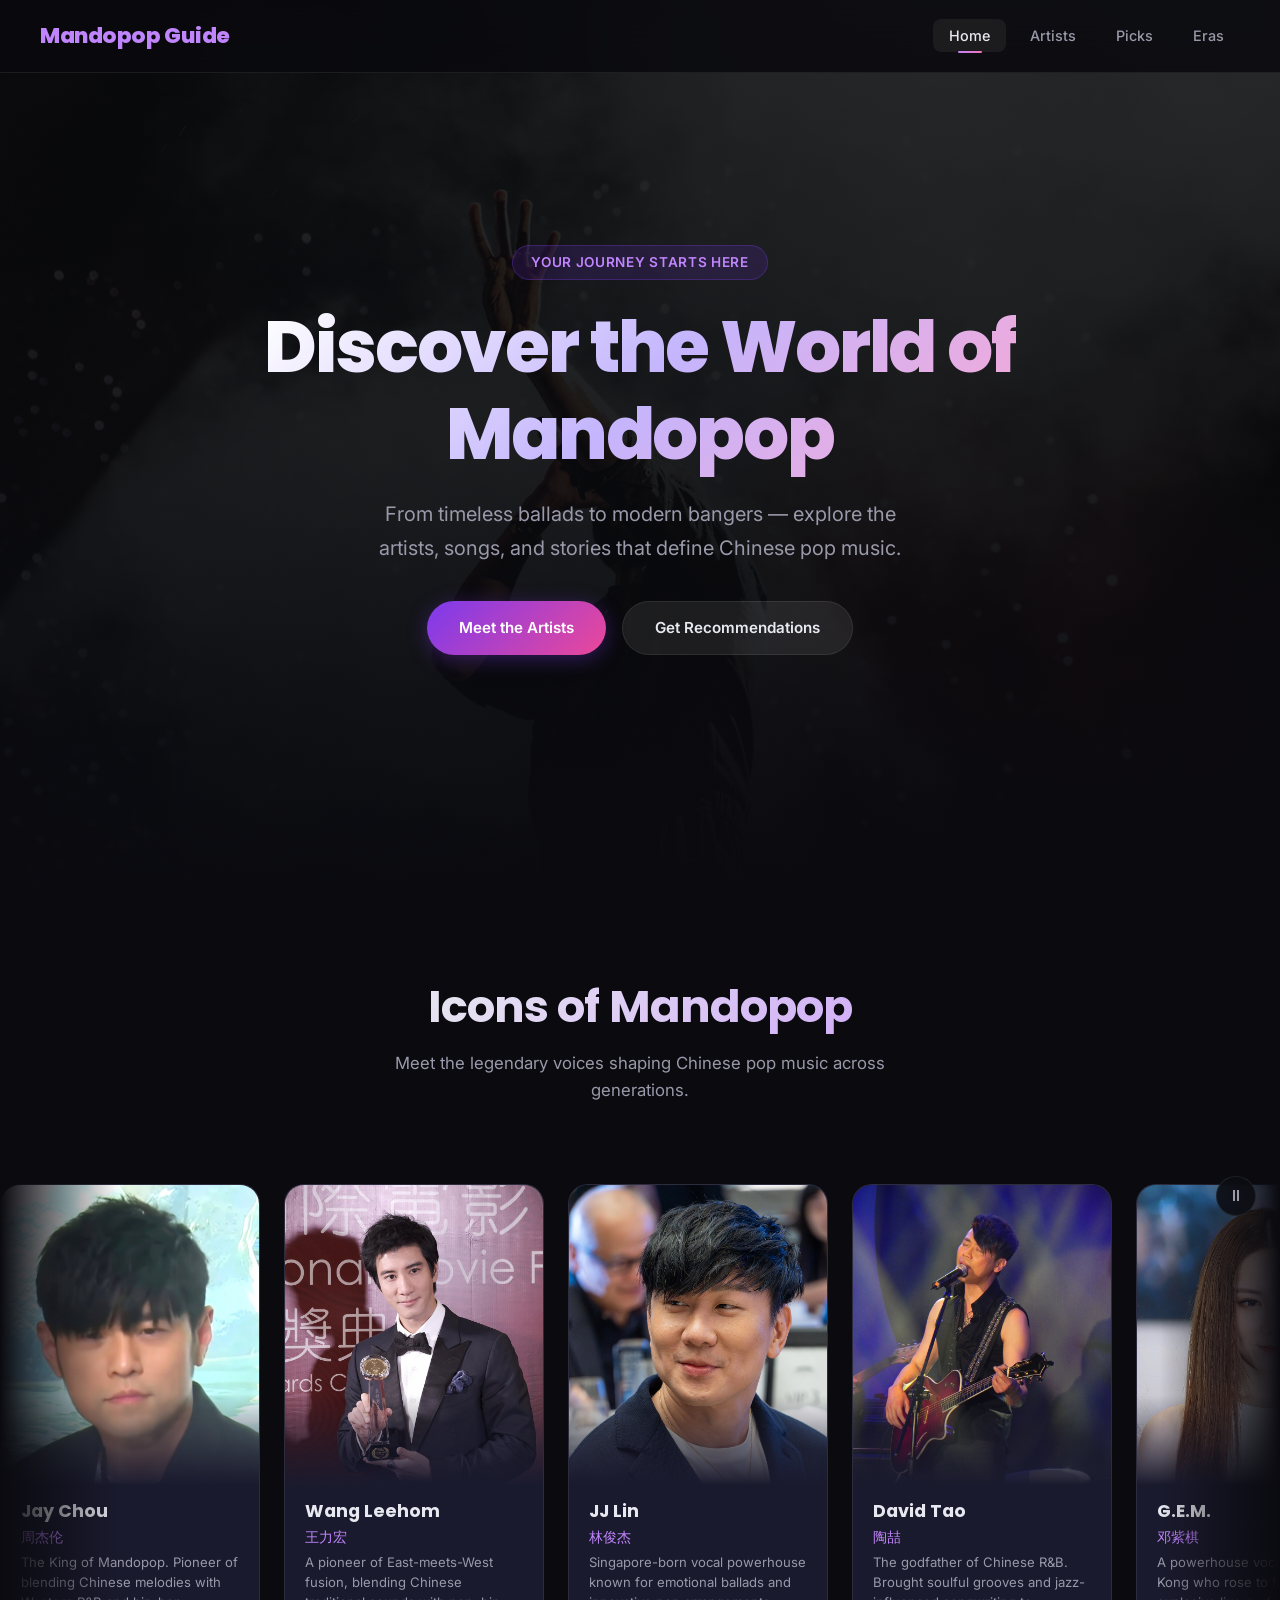
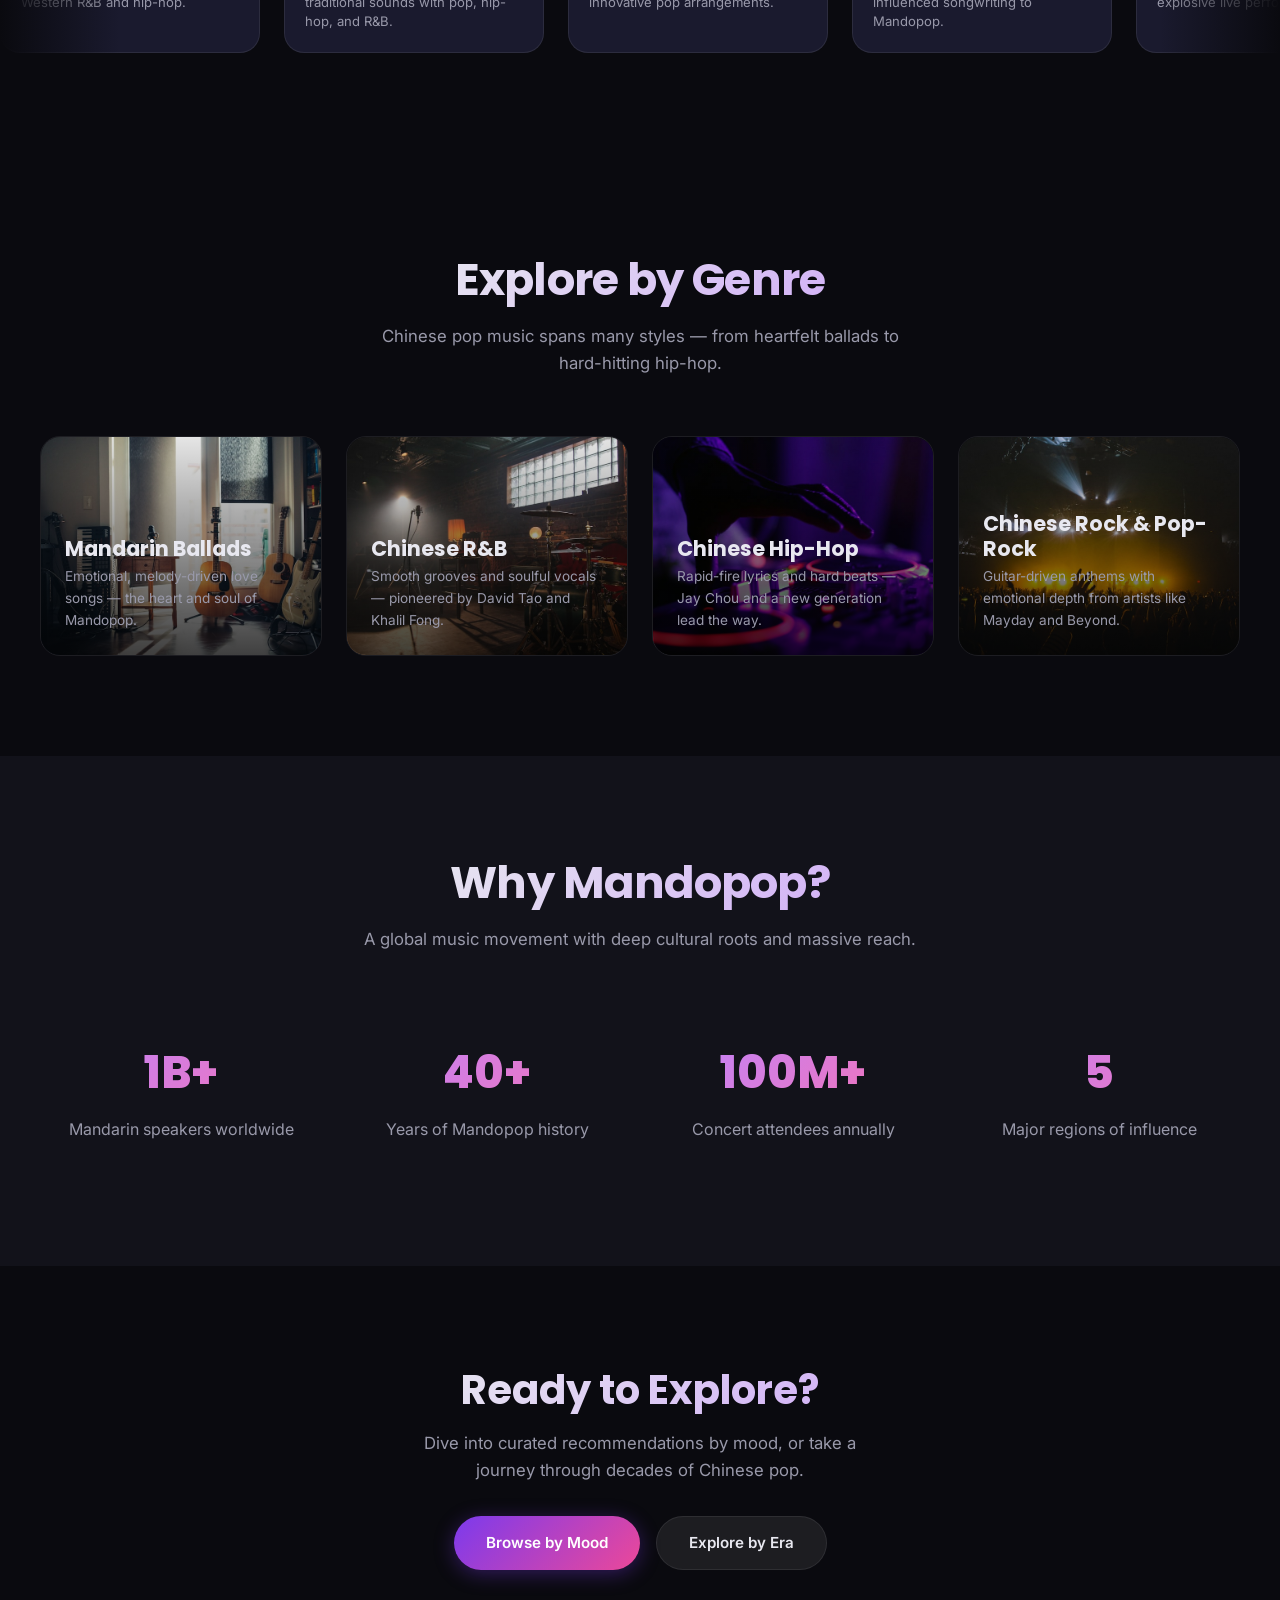
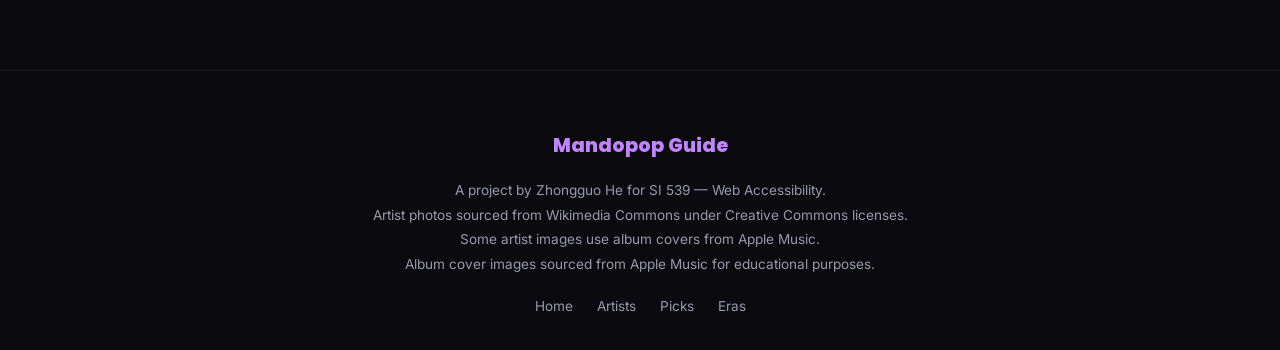
==== commit 82289a8b: "Add files via upload" ====
--- a/index.html
+++ b/index.html
@@ -16,7 +16,7 @@
   <!-- Navigation -->
   <nav class="navbar" aria-label="Main navigation">
     <div class="nav-container">
-      <a href="index.html" class="nav-logo">Mandopop Guide</a>
+      <a href="index.html" class="nav-logo" aria-label="Mandopop Guide homepage">Mandopop Guide</a>
       <button class="nav-toggle" aria-label="Toggle navigation menu" aria-expanded="false">
         <span></span>
         <span></span>
@@ -57,8 +57,12 @@
           <p>Meet the legendary voices shaping Chinese pop music across generations.</p>
         </div>
       </div>
-      <div class="carousel-track-wrapper" aria-label="Scrolling artist cards">
-        <div class="carousel-track" aria-hidden="true">
+      <div class="carousel-track-wrapper" role="region" aria-label="Scrolling artist cards" aria-roledescription="carousel">
+        <button class="carousel-pause-btn" id="carouselPauseBtn" aria-label="Pause carousel animation">
+          <span class="pause-icon" aria-hidden="true">&#9208;</span>
+          <span class="play-icon" aria-hidden="true" hidden>&#9654;</span>
+        </button>
+        <div class="carousel-track" id="carouselTrack">
           <!-- First set -->
           <article class="artist-card">
             <div class="artist-card-img">
@@ -77,7 +81,7 @@
             <div class="artist-card-info">
               <h3>Wang Leehom</h3>
               <p class="artist-cn">王力宏</p>
-              <p>Created "chinked-out" music, fusing Chinese traditional sounds with pop, hip-hop, and R&B.</p>
+              <p>A pioneer of East-meets-West fusion, blending Chinese traditional sounds with pop, hip-hop, and R&B.</p>
             </div>
           </article>
           <article class="artist-card">
@@ -122,7 +126,7 @@
           </article>
           <article class="artist-card">
             <div class="artist-card-img">
-              <img src="image/khalil-fong.jpg" alt="Khalil Fong (方大同) speaking into a microphone at an awards ceremony, wearing a striped suit and hat with glasses" loading="lazy">
+              <img src="image/khalil-fong.jpg" alt="Khalil Fong (方大同) at an awards ceremony" loading="lazy">
             </div>
             <div class="artist-card-info">
               <h3>Khalil Fong</h3>
@@ -132,7 +136,7 @@
           </article>
           <article class="artist-card">
             <div class="artist-card-img">
-              <img src="image/eason-chan.jpg" alt="Eason Chan (陈奕迅) smiling and holding an award trophy at a CCTV-MTV music awards ceremony, wearing a red shirt" loading="lazy">
+              <img src="image/eason-chan.jpg" alt="Eason Chan (陈奕迅) holding an award trophy" loading="lazy">
             </div>
             <div class="artist-card-info">
               <h3>Eason Chan</h3>
@@ -152,7 +156,7 @@
           </article>
           <article class="artist-card">
             <div class="artist-card-img">
-              <img src="image/xu-song.jpg" alt="Xu Song (许嵩/Vae) on the cover of his album Sought and Got, sitting on a white piano by the seaside" loading="lazy">
+              <img src="image/xu-song.jpg" alt="Xu Song (许嵩/Vae) album cover for Sought and Got" loading="lazy">
             </div>
             <div class="artist-card-info">
               <h3>Xu Song (Vae)</h3>
@@ -162,7 +166,7 @@
           </article>
           <article class="artist-card">
             <div class="artist-card-img">
-              <img src="image/silence-wang.jpg" alt="Silence Wang (汪苏泷) on the cover of his album Legendary Movement, wearing large round glasses with steampunk-style background" loading="lazy">
+              <img src="image/silence-wang.jpg" alt="Silence Wang (汪苏泷) album cover for Legendary Movement" loading="lazy">
             </div>
             <div class="artist-card-info">
               <h3>Silence Wang</h3>
@@ -172,7 +176,7 @@
           </article>
           <article class="artist-card">
             <div class="artist-card-img">
-              <img src="image/xu-liang.jpg" alt="Xu Liang (徐良) on the cover of his album Bad Boy, wearing an orange jumpsuit in a stylized floating pose" loading="lazy">
+              <img src="image/xu-liang.jpg" alt="Xu Liang (徐良) album cover for Bad Boy" loading="lazy">
             </div>
             <div class="artist-card-info">
               <h3>Xu Liang</h3>
@@ -210,7 +214,38 @@
               <p>From underdog to megastar — his comeback hit "Actor" defined a generation of Chinese ballads.</p>
             </div>
           </article>
-          <!-- Duplicate set for seamless loop -->
+          <article class="artist-card">
+            <div class="artist-card-img">
+              <img src="image/mc-hotdog.jpg" alt="MC HotDog (热狗), Taiwanese rap pioneer" loading="lazy">
+            </div>
+            <div class="artist-card-info">
+              <h3>MC HotDog</h3>
+              <p class="artist-cn">热狗</p>
+              <p>A founding father of Chinese-language rap, known for raw, satirical lyrics about everyday life.</p>
+            </div>
+          </article>
+          <article class="artist-card">
+            <div class="artist-card-img">
+              <img src="image/wilber-pan.jpg" alt="Wilber Pan (潘玮柏), Mandopop rapper" loading="lazy">
+            </div>
+            <div class="artist-card-info">
+              <h3>Wilber Pan</h3>
+              <p class="artist-cn">潘玮柏</p>
+              <p>Chinese-American rapper who brought hip-hop swagger into mainstream Mandopop.</p>
+            </div>
+          </article>
+          <article class="artist-card">
+            <div class="artist-card-img">
+              <img src="image/gai.jpg" alt="GAI (GAI周延), Chinese rapper from Chongqing" loading="lazy">
+            </div>
+            <div class="artist-card-info">
+              <h3>GAI</h3>
+              <p class="artist-cn">GAI周延</p>
+              <p>Chongqing rapper who won The Rap of China, fusing dialect, tradition, and hard-hitting flows.</p>
+            </div>
+          </article>
+          <!-- Duplicate set for seamless loop (hidden from assistive tech) -->
+          <div class="carousel-duplicate" aria-hidden="true">
           <article class="artist-card">
             <div class="artist-card-img">
               <img src="image/jay-chou.jpg" alt="Portrait photo of Jay Chou (周杰伦), Taiwanese singer-songwriter known as the King of Mandopop" loading="lazy">
@@ -228,7 +263,7 @@
             <div class="artist-card-info">
               <h3>Wang Leehom</h3>
               <p class="artist-cn">王力宏</p>
-              <p>Created "chinked-out" music, fusing Chinese traditional sounds with pop, hip-hop, and R&B.</p>
+              <p>A pioneer of East-meets-West fusion, blending Chinese traditional sounds with pop, hip-hop, and R&B.</p>
             </div>
           </article>
           <article class="artist-card">
@@ -273,7 +308,7 @@
           </article>
           <article class="artist-card">
             <div class="artist-card-img">
-              <img src="image/khalil-fong.jpg" alt="Khalil Fong (方大同) speaking into a microphone at an awards ceremony, wearing a striped suit and hat with glasses" loading="lazy">
+              <img src="image/khalil-fong.jpg" alt="Khalil Fong (方大同) at an awards ceremony" loading="lazy">
             </div>
             <div class="artist-card-info">
               <h3>Khalil Fong</h3>
@@ -283,7 +318,7 @@
           </article>
           <article class="artist-card">
             <div class="artist-card-img">
-              <img src="image/eason-chan.jpg" alt="Eason Chan (陈奕迅) smiling and holding an award trophy at a CCTV-MTV music awards ceremony, wearing a red shirt" loading="lazy">
+              <img src="image/eason-chan.jpg" alt="Eason Chan (陈奕迅) holding an award trophy" loading="lazy">
             </div>
             <div class="artist-card-info">
               <h3>Eason Chan</h3>
@@ -303,7 +338,7 @@
           </article>
           <article class="artist-card">
             <div class="artist-card-img">
-              <img src="image/xu-song.jpg" alt="Xu Song (许嵩/Vae) on the cover of his album Sought and Got, sitting on a white piano by the seaside" loading="lazy">
+              <img src="image/xu-song.jpg" alt="Xu Song (许嵩/Vae) album cover for Sought and Got" loading="lazy">
             </div>
             <div class="artist-card-info">
               <h3>Xu Song (Vae)</h3>
@@ -313,7 +348,7 @@
           </article>
           <article class="artist-card">
             <div class="artist-card-img">
-              <img src="image/silence-wang.jpg" alt="Silence Wang (汪苏泷) on the cover of his album Legendary Movement, wearing large round glasses with steampunk-style background" loading="lazy">
+              <img src="image/silence-wang.jpg" alt="Silence Wang (汪苏泷) album cover for Legendary Movement" loading="lazy">
             </div>
             <div class="artist-card-info">
               <h3>Silence Wang</h3>
@@ -323,7 +358,7 @@
           </article>
           <article class="artist-card">
             <div class="artist-card-img">
-              <img src="image/xu-liang.jpg" alt="Xu Liang (徐良) on the cover of his album Bad Boy, wearing an orange jumpsuit in a stylized floating pose" loading="lazy">
+              <img src="image/xu-liang.jpg" alt="Xu Liang (徐良) album cover for Bad Boy" loading="lazy">
             </div>
             <div class="artist-card-info">
               <h3>Xu Liang</h3>
@@ -361,6 +396,37 @@
               <p>From underdog to megastar — his comeback hit "Actor" defined a generation of Chinese ballads.</p>
             </div>
           </article>
+          <article class="artist-card">
+            <div class="artist-card-img">
+              <img src="image/mc-hotdog.jpg" alt="MC HotDog (热狗), Taiwanese rap pioneer" loading="lazy">
+            </div>
+            <div class="artist-card-info">
+              <h3>MC HotDog</h3>
+              <p class="artist-cn">热狗</p>
+              <p>A founding father of Chinese-language rap, known for raw, satirical lyrics about everyday life.</p>
+            </div>
+          </article>
+          <article class="artist-card">
+            <div class="artist-card-img">
+              <img src="image/wilber-pan.jpg" alt="Wilber Pan (潘玮柏), Mandopop rapper" loading="lazy">
+            </div>
+            <div class="artist-card-info">
+              <h3>Wilber Pan</h3>
+              <p class="artist-cn">潘玮柏</p>
+              <p>Chinese-American rapper who brought hip-hop swagger into mainstream Mandopop.</p>
+            </div>
+          </article>
+          <article class="artist-card">
+            <div class="artist-card-img">
+              <img src="image/gai.jpg" alt="GAI (GAI周延), Chinese rapper from Chongqing" loading="lazy">
+            </div>
+            <div class="artist-card-info">
+              <h3>GAI</h3>
+              <p class="artist-cn">GAI周延</p>
+              <p>Chongqing rapper who won The Rap of China, fusing dialect, tradition, and hard-hitting flows.</p>
+            </div>
+          </article>
+          </div><!-- /.carousel-duplicate -->
         </div>
       </div>
     </section>
--- a/css/style.css
+++ b/css/style.css
@@ -86,8 +86,8 @@
   position: absolute;
   top: -100%;
   left: 16px;
-  background: var(--color-accent);
-  color: #fff;
+  background: #ffffff;
+  color: #383838;
   padding: 12px 24px;
   border-radius: var(--radius-sm);
   z-index: 9999;
@@ -126,10 +126,7 @@
   font-family: var(--font-heading);
   font-size: 1.35rem;
   font-weight: 800;
-  background: linear-gradient(135deg, var(--color-accent), var(--color-accent-tertiary));
-  -webkit-background-clip: text;
-  background-clip: text;
-  -webkit-text-fill-color: transparent;
+  color: var(--color-accent);
   letter-spacing: -0.02em;
 }
 
@@ -254,6 +251,7 @@
   font-weight: 800;
   letter-spacing: -0.03em;
   margin-bottom: 20px;
+  color: #fff;
   background: linear-gradient(135deg, #fff 0%, #c4b5fd 50%, #f9a8d4 100%);
   -webkit-background-clip: text;
   background-clip: text;
@@ -338,6 +336,7 @@
   font-size: clamp(1.8rem, 4vw, 2.8rem);
   letter-spacing: -0.02em;
   margin-bottom: 16px;
+  color: var(--color-text);
   background: linear-gradient(135deg, var(--color-text) 30%, var(--color-accent));
   -webkit-background-clip: text;
   background-clip: text;
@@ -393,6 +392,45 @@
 
 .carousel-track:hover {
   animation-play-state: paused;
+}
+
+.carousel-track.paused {
+  animation-play-state: paused;
+}
+
+.carousel-duplicate {
+  display: contents;
+}
+
+.carousel-pause-btn {
+  position: absolute;
+  top: 12px;
+  right: 24px;
+  z-index: 3;
+  width: 40px;
+  height: 40px;
+  border-radius: 50%;
+  border: 1px solid var(--color-border);
+  background: rgba(10, 10, 15, 0.85);
+  backdrop-filter: blur(10px);
+  color: var(--color-text-muted);
+  font-size: 1rem;
+  cursor: pointer;
+  display: flex;
+  align-items: center;
+  justify-content: center;
+  transition: all var(--transition-fast);
+}
+
+.carousel-pause-btn:hover {
+  background: var(--color-bg-card);
+  color: var(--color-accent);
+  border-color: var(--color-accent);
+}
+
+.carousel-pause-btn:focus-visible {
+  outline: 2px solid var(--color-accent);
+  outline-offset: 3px;
 }
 
 @keyframes scroll-left {
@@ -549,6 +587,7 @@
 .page-header h1 {
   font-size: clamp(2rem, 5vw, 3.2rem);
   margin-bottom: 16px;
+  color: #fff;
   background: linear-gradient(135deg, #fff, var(--color-accent));
   -webkit-background-clip: text;
   background-clip: text;
@@ -648,7 +687,7 @@
   border-top: 1px solid var(--color-border);
 }
 
-.notable-songs h4 {
+.notable-songs h3 {
   font-size: 0.85rem;
   color: var(--color-text-muted);
   text-transform: uppercase;
@@ -755,7 +794,7 @@
 .mood-icon.night { background: rgba(168, 85, 247, 0.15); }
 .mood-icon.focus { background: rgba(234, 179, 8, 0.15); }
 
-.mood-header h3 {
+.mood-header h2 {
   font-size: 1.4rem;
 }
 
@@ -839,7 +878,7 @@
   min-width: 0;
 }
 
-.song-card-info h4 {
+.song-card-info h3 {
   font-size: 0.95rem;
   margin-bottom: 2px;
   white-space: nowrap;
@@ -1105,7 +1144,7 @@
   margin-bottom: 12px;
 }
 
-.era-block h3 {
+.era-block h2 {
   font-size: 1.5rem;
   margin-bottom: 8px;
 }
@@ -1136,7 +1175,7 @@
   border-color: rgba(124, 58, 237, 0.2);
 }
 
-.era-song-card h4 {
+.era-song-card h3 {
   font-size: 0.95rem;
   margin-bottom: 4px;
 }
@@ -1206,10 +1245,7 @@
   font-family: var(--font-heading);
   font-size: 1.2rem;
   font-weight: 800;
-  background: linear-gradient(135deg, var(--color-accent), var(--color-accent-tertiary));
-  -webkit-background-clip: text;
-  background-clip: text;
-  -webkit-text-fill-color: transparent;
+  color: var(--color-accent);
   margin-bottom: 16px;
 }
 
@@ -1418,3 +1454,56 @@
     font-size: 0.82rem;
   }
 }
+
+/* ===== Reduced Motion ===== */
+@media (prefers-reduced-motion: reduce) {
+  html {
+    scroll-behavior: auto;
+  }
+
+  .carousel-track {
+    animation: none;
+  }
+
+  .fade-in {
+    opacity: 1;
+    transform: none;
+    transition: none;
+  }
+
+  .artist-card,
+  .artist-card-img img,
+  .genre-card,
+  .genre-card img,
+  .song-card,
+  .artist-detail-card,
+  .artist-detail-card .card-image img,
+  .btn,
+  .btn-primary,
+  .btn-secondary,
+  a,
+  .nav-links a,
+  .nav-toggle span,
+  .back-to-top,
+  .expandable-content,
+  .card-expand-btn .arrow,
+  .play-icon-overlay,
+  .player-modal {
+    transition: none;
+  }
+
+  .artist-card:hover,
+  .artist-card:hover .artist-card-img img,
+  .genre-card:hover,
+  .genre-card:hover img,
+  .song-card:hover,
+  .btn-primary:hover,
+  .btn-secondary:hover,
+  .back-to-top:hover {
+    transform: none;
+  }
+
+  .player-modal {
+    animation: none;
+  }
+}
